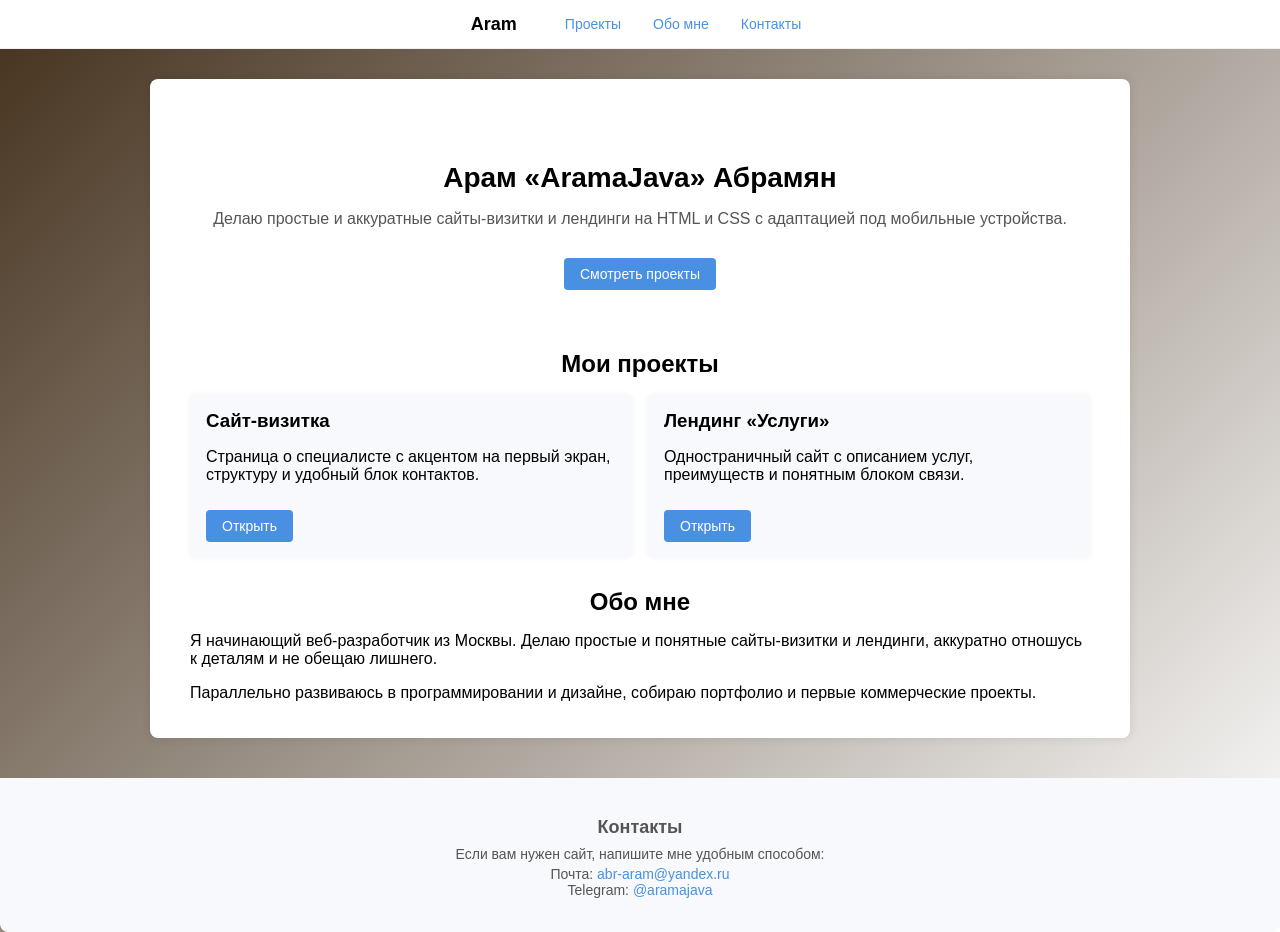
==== index.html @ 9293f85a "first commit" ====
<!DOCTYPE html>
<html lang="ru">
<head>
    <meta charset="UTF-8">
    <meta name="viewport" content="width=device-width, initial-scale=1.0">
    <title>Портфолио Арама</title>
    <link rel="stylesheet" href="./css/portfolio.css">
</head>
<body>
    <header class="header">
        <div class="logo">Aram</div>
        <nav class="nav">
            <a href="#projects">Проекты</a>
            <a href="#about">Обо мне</a>
            <a href="#contact">Контакты</a>
        </nav>
    </header>

    <main class="main">
        <section class="hero">
            <h1>Арам «AramaJava» Абрамян</h1>
            <p>Делаю простые и аккуратные сайты‑визитки и лендинги на HTML и CSS с адаптацией под мобильные устройства.</p>
            <a href="#projects" class="btn">Смотреть проекты</a>
        </section>

        <section id="projects" class="section">
            <h2>Мои проекты</h2>
            <div class="projects">
                <article class="project-card">
                    <h3>Сайт‑визитка</h3>
                    <p>Страница о специалисте с акцентом на первый экран, структуру и удобный блок контактов.</p>
                    <a href="visiting-card/index.html" class="btn">Открыть</a>
                </article>
                <article class="project-card">
                    <h3>Лендинг «Услуги»</h3>
                    <p>Одностраничный сайт с описанием услуг, преимуществ и понятным блоком связи.</p>
                    <a href="services/index.html" class="btn">Открыть</a>
                </article>
            </div>
        </section>

        <section id="about" class="section">
            <h2>Обо мне</h2>
            <p>Я начинающий веб‑разработчик из Москвы. Делаю простые и понятные сайты‑визитки и лендинги, аккуратно отношусь к деталям и не обещаю лишнего.</p>
            <p>Параллельно развиваюсь в программировании и дизайне, собираю портфолио и первые коммерческие проекты.</p>
        </section>
    </main>

    <footer id="contact" class="footer">
        <h2>Контакты</h2>
        <p>Если вам нужен сайт, напишите мне удобным способом:</p>
        <p>
            Почта:
            <a href="mailto:abr-aram@yandex.ru">abr-aram@yandex.ru</a><br>
            Telegram:
            <a href="https://t.me/aramajava" target="_blank" rel="noopener noreferrer">@aramajava</a>
        </p>
    </footer>
</body>
</html>
---- css/portfolio.css ----
body {
    font-family: 'Trebuchet MS', 'Lucida Sans Unicode', 'Lucida Grande', 'Lucida Sans', Arial, sans-serif;
    margin: 0;
    padding: 0;
    background: linear-gradient(135deg, #44311d, #ffffff);
}

.main {
    max-width: 900px;
    margin: 30px auto 40px;
    padding: 20px 40px;
    background-color: #ffffff;
    border-radius: 8px;
    box-shadow: 0 0 10px rgba(0, 0, 0, 0.1);
}

.header {
    position: sticky;
    top: 0;
    z-index: 10;
    display: flex;
    justify-content: center;
    gap: 40px;
    align-items: center;
    padding: 12px 20px;
    background-color: #ffffff;
    border-bottom: 1px solid rgba(0, 0, 0, 0.06);
}

.logo {
    font-weight: bold;
    font-size: 18px;
}

.nav {
    display: flex;
    gap: 16px;
}

.nav a {
    font-size: 14px;
    color: #4a90e2;
    text-decoration: none;
    padding: 4px 8px;
    border-radius: 4px;
}

.nav a:hover {
    background-color: #e3f0ff;
}

.hero {
    text-align: center;
    padding: 40px 20px 30px;
}

.hero h1 {
    font-size: 28px;
    margin-bottom: 10px;
}

.hero p {
    font-size: 16px;
    margin-bottom: 20px;
    color: #555;
}

.section {
    margin-top: 30px;
}

.section h2 {
    text-align: center;
    margin-bottom: 16px;
}

.projects {
    display: grid;
    grid-template-columns: repeat(auto-fit, minmax(220px, 1fr));
    gap: 16px;
}

.project-card {
    background-color: #f7f9fc;
    border-radius: 6px;
    padding: 16px;
    box-shadow: 0 0 6px rgba(0, 0, 0, 0.05);
}

.project-card h3 {
    margin-top: 0;
    margin-bottom: 8px;
}

.btn {
    display: inline-block;
    margin-top: 10px;
    padding: 8px 16px;
    background-color: #4a90e2;
    color: #fff;
    text-decoration: none;
    border-radius: 4px;
    font-size: 14px;
}

.btn:hover {
    background-color: #3a78c0;
}

.footer {
    text-align: center;
    font-size: 14px;
    color: #555;
    padding: 24px 20px 30px;
    margin-top: 20px;
    background-color: #f7f9fc;
    border-radius: 0 0 8px 8px;
}

.footer h2 {
    margin-bottom: 8px;
    font-size: 18px;
}

.footer p {
    margin: 4px 0;
}

.footer a {
    color: #4a90e2;
    text-decoration: none;
}

.footer a:hover {
    text-decoration: underline;
}

@media (max-width: 600px) {
    .main {
        margin: 20px auto;
        padding: 16px 16px 20px;
    }

    .header {
        flex-direction: column;
        gap: 8px;
        padding: 12px 16px;
    }

    .hero h1 {
        font-size: 24px;
    }

    .hero p {
        font-size: 15px;
    }
}
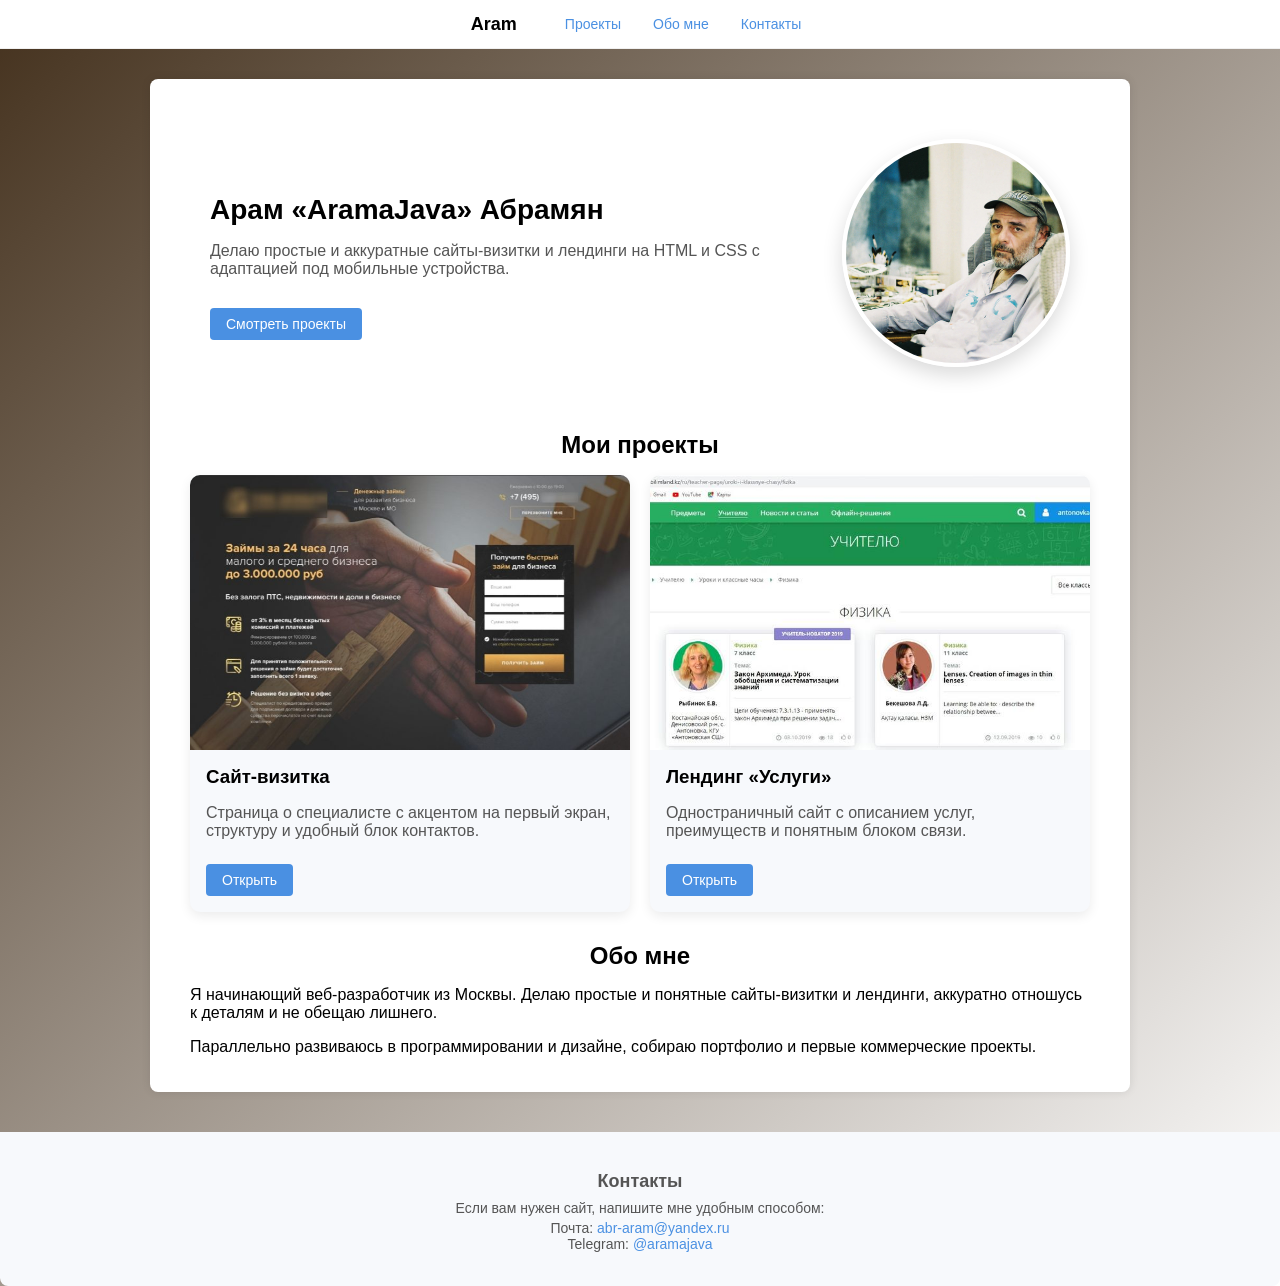
==== commit 0e680a63: "add imgs hero and projects" ====
--- a/index.html
+++ b/index.html
@@ -18,23 +18,39 @@
 
     <main class="main">
         <section class="hero">
-            <h1>Арам «AramaJava» Абрамян</h1>
-            <p>Делаю простые и аккуратные сайты‑визитки и лендинги на HTML и CSS с адаптацией под мобильные устройства.</p>
-            <a href="#projects" class="btn">Смотреть проекты</a>
+            <div class="hero-text">
+                <h1>Арам «AramaJava» Абрамян</h1>
+                <p>Делаю простые и аккуратные сайты‑визитки и лендинги на HTML и CSS с адаптацией под мобильные устройства.</p>
+                <a href="#projects" class="btn">Смотреть проекты</a>
+            </div>
+
+            <div class="hero-photo">
+                <img src="./img/me.jpg" alt="Фото Арама">
+            </div>
         </section>
 
         <section id="projects" class="section">
             <h2>Мои проекты</h2>
             <div class="projects">
                 <article class="project-card">
-                    <h3>Сайт‑визитка</h3>
-                    <p>Страница о специалисте с акцентом на первый экран, структуру и удобный блок контактов.</p>
-                    <a href="visiting-card/index.html" class="btn">Открыть</a>
+                    <div class="project-thumb">
+                        <img src="./img/visiting-card.jpg" alt="Сайт-визитка">
+                    </div>
+                    <div class="project-content">
+                        <h3>Сайт‑визитка</h3>
+                        <p>Страница о специалисте с акцентом на первый экран, структуру и удобный блок контактов.</p>
+                        <a href="visiting-card/index.html" class="btn">Открыть</a>
+                    </div>
                 </article>
                 <article class="project-card">
-                    <h3>Лендинг «Услуги»</h3>
-                    <p>Одностраничный сайт с описанием услуг, преимуществ и понятным блоком связи.</p>
-                    <a href="services/index.html" class="btn">Открыть</a>
+                    <div class="project-thumb">
+                        <img src="./img/services.jpg" alt="Сайт-визитка">
+                    </div>                    
+                    <div class="project-content">                  
+                        <h3>Лендинг «Услуги»</h3>
+                        <p>Одностраничный сайт с описанием услуг, преимуществ и понятным блоком связи.</p>
+                        <a href="services/index.html" class="btn">Открыть</a>
+                    </div>  
                 </article>
             </div>
         </section>
--- a/css/portfolio.css
+++ b/css/portfolio.css
@@ -50,8 +50,30 @@
 }
 
 .hero {
-    text-align: center;
+
+    display: flex;
+    align-items: center;
+    justify-content: space-between;
+    gap: 24px;
     padding: 40px 20px 30px;
+}
+
+.hero-text {
+    flex: 1 1 280px;
+    text-align: left;
+}
+
+.hero-photo {
+    flex: 0 0 220px;
+}
+
+.hero-photo img {
+    width: 220px;
+    height: 220px;
+    object-fit: cover;
+    border-radius: 50%;
+    box-shadow: 0 8px 20px rgba(0,0,0,0.15);
+    border: 4px solid #fff;
 }
 
 .hero h1 {
@@ -76,15 +98,50 @@
 
 .projects {
     display: grid;
-    grid-template-columns: repeat(auto-fit, minmax(220px, 1fr));
-    gap: 16px;
+    grid-template-columns: repeat(auto-fit, minmax(260px, 1fr));
+    gap: 20px;
 }
 
 .project-card {
     background-color: #f7f9fc;
-    border-radius: 6px;
+    border-radius: 10px;
+    overflow: hidden;
+    box-shadow: 0 4px 12px rgba(0, 0, 0, 0.08);
+    transition: transform 0.2s ease, box-shadow 0.2s ease;
+
+}
+
+.project-card:hover {
+    transform: translateY(-4px);
+    box-shadow: 0 10px 22px rgba(0, 0, 0, 0.12);
+}
+
+.project-thumb {
+    width: 100%;
+    aspect-ratio: 16 / 10;
+    overflow: hidden;
+    background-color: #e9ecef;
+}
+
+.project-thumb img {
+    width: 100%;
+    height: 100%;
+    object-fit: cover;
+    display: block;
+}
+
+.project-content {
     padding: 16px;
-    box-shadow: 0 0 6px rgba(0, 0, 0, 0.05);
+}
+
+.project-content h3 {
+    margin-top: 0;
+    margin-bottom: 8px;
+}
+
+.project-content p {
+    margin-bottom: 14px;
+    color: #555;
 }
 
 .project-card h3 {
@@ -135,6 +192,26 @@
     text-decoration: underline;
 }
 
+@media (max-width: 768px) {
+    .hero {
+        flex-direction: column;
+        text-align: center;
+    }
+
+    .hero-text {
+        text-align: center;
+    }
+
+    .hero-photo {
+        flex: none;
+    }
+    
+    .hero-photo img {
+        width: 180px;
+        height: 180px;
+    }
+}
+
 @media (max-width: 600px) {
     .main {
         margin: 20px auto;
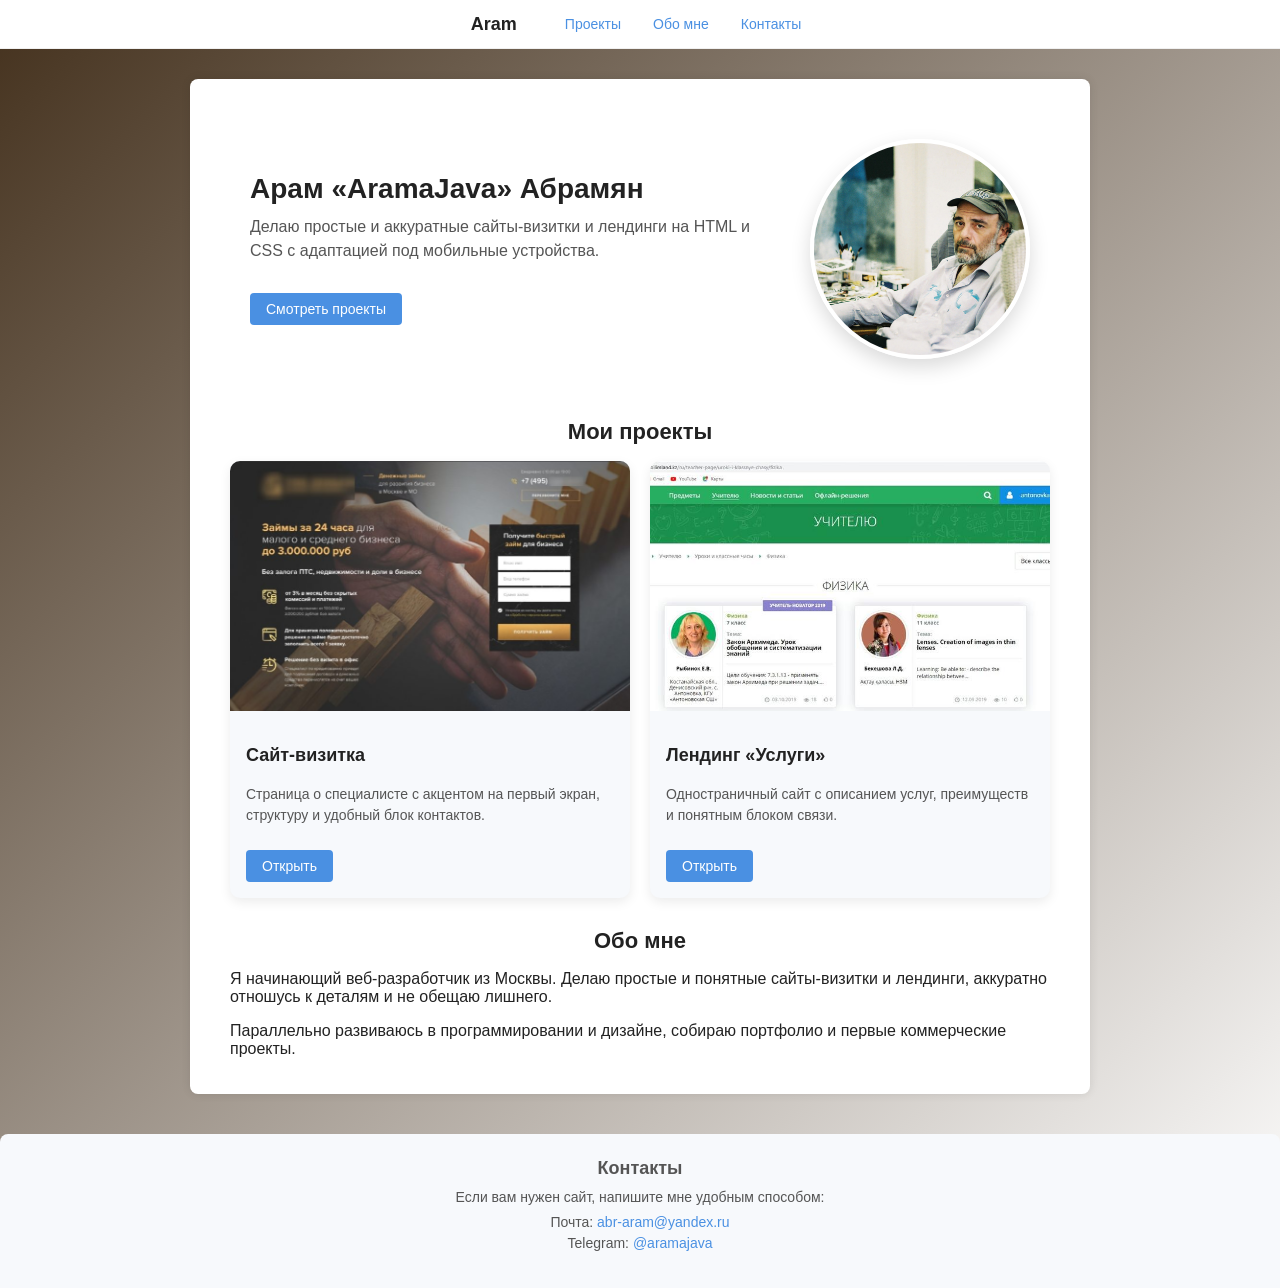
==== commit 815fb7bc: "peresobral" ====
--- a/index.html
+++ b/index.html
@@ -42,9 +42,10 @@
                         <a href="visiting-card/index.html" class="btn">Открыть</a>
                     </div>
                 </article>
+
                 <article class="project-card">
                     <div class="project-thumb">
-                        <img src="./img/services.jpg" alt="Сайт-визитка">
+                        <img src="./img/services.jpg" alt="Лендинг Услуги">
                     </div>                    
                     <div class="project-content">                  
                         <h3>Лендинг «Услуги»</h3>
--- a/css/portfolio.css
+++ b/css/portfolio.css
@@ -1,8 +1,18 @@
+* {
+    box-sizing: border-box;
+}
+
+
 body {
     font-family: 'Trebuchet MS', 'Lucida Sans Unicode', 'Lucida Grande', 'Lucida Sans', Arial, sans-serif;
     margin: 0;
     padding: 0;
     background: linear-gradient(135deg, #44311d, #ffffff);
+    color: #222;
+}
+
+a {
+    color: inherit;
 }
 
 .main {
@@ -35,6 +45,7 @@
 .nav {
     display: flex;
     gap: 16px;
+    flex-wrap: wrap;
 }
 
 .nav a {
@@ -43,10 +54,12 @@
     text-decoration: none;
     padding: 4px 8px;
     border-radius: 4px;
+    transition: background-color 0.2s ease, color 0.2s ease;
 }
 
 .nav a:hover {
     background-color: #e3f0ff;
+    color: #2f5fa4;
 }
 
 .hero {
@@ -61,6 +74,18 @@
 .hero-text {
     flex: 1 1 280px;
     text-align: left;
+}
+
+.hero-text h1 {
+    font-size: 28px;
+    margin: 0 0 10px;
+}
+
+.hero-text p {
+    font-size: 16px;
+    margin: 0 0 20px;
+    color: #555;
+    line-height: 1.5;
 }
 
 .hero-photo {
@@ -74,17 +99,7 @@
     border-radius: 50%;
     box-shadow: 0 8px 20px rgba(0,0,0,0.15);
     border: 4px solid #fff;
-}
-
-.hero h1 {
-    font-size: 28px;
-    margin-bottom: 10px;
-}
-
-.hero p {
-    font-size: 16px;
-    margin-bottom: 20px;
-    color: #555;
+    display: block;
 }
 
 .section {
@@ -94,6 +109,7 @@
 .section h2 {
     text-align: center;
     margin-bottom: 16px;
+    font-size: 22px;
 }
 
 .projects {
@@ -135,33 +151,37 @@
 }
 
 .project-content h3 {
-    margin-top: 0;
-    margin-bottom: 8px;
+    margin-top: 0 0 8px;
+    font-size: 18px;
 }
 
 .project-content p {
-    margin-bottom: 14px;
+    margin: 0 0 14px;
     color: #555;
-}
-
-.project-card h3 {
-    margin-top: 0;
-    margin-bottom: 8px;
-}
+    line-height: 1.5;
+    font-size: 14px;
+}
+
 
 .btn {
-    display: inline-block;
+    display: inline-flex;
+    align-items: center;
+    justify-content: center;
+    gap: 8px;
     margin-top: 10px;
     padding: 8px 16px;
     background-color: #4a90e2;
-    color: #fff;
+    color: #ffffff;
     text-decoration: none;
     border-radius: 4px;
     font-size: 14px;
+    transition: background-color 0.2s ease, transform 0.2s ease, box-shadow 0.2s ease;
 }
 
 .btn:hover {
     background-color: #3a78c0;
+    transform: translateY(-2px);
+    box-shadow: 0 4px 10px rgba(0, 0, 0, 0.15);
 }
 
 .footer {
@@ -171,16 +191,17 @@
     padding: 24px 20px 30px;
     margin-top: 20px;
     background-color: #f7f9fc;
-    border-radius: 0 0 8px 8px;
+    border-radius: 8px 8px 0 0;
 }
 
 .footer h2 {
-    margin-bottom: 8px;
+    margin: 0 0 8px;
     font-size: 18px;
 }
 
 .footer p {
     margin: 4px 0;
+    line-height: 1.5;
 }
 
 .footer a {
@@ -215,7 +236,7 @@
 @media (max-width: 600px) {
     .main {
         margin: 20px auto;
-        padding: 16px 16px 20px;
+        padding: 16px;
     }
 
     .header {
@@ -224,11 +245,11 @@
         padding: 12px 16px;
     }
 
-    .hero h1 {
+    .hero-text h1 {
         font-size: 24px;
     }
 
-    .hero p {
+    .hero-text p {
         font-size: 15px;
     }
 }
